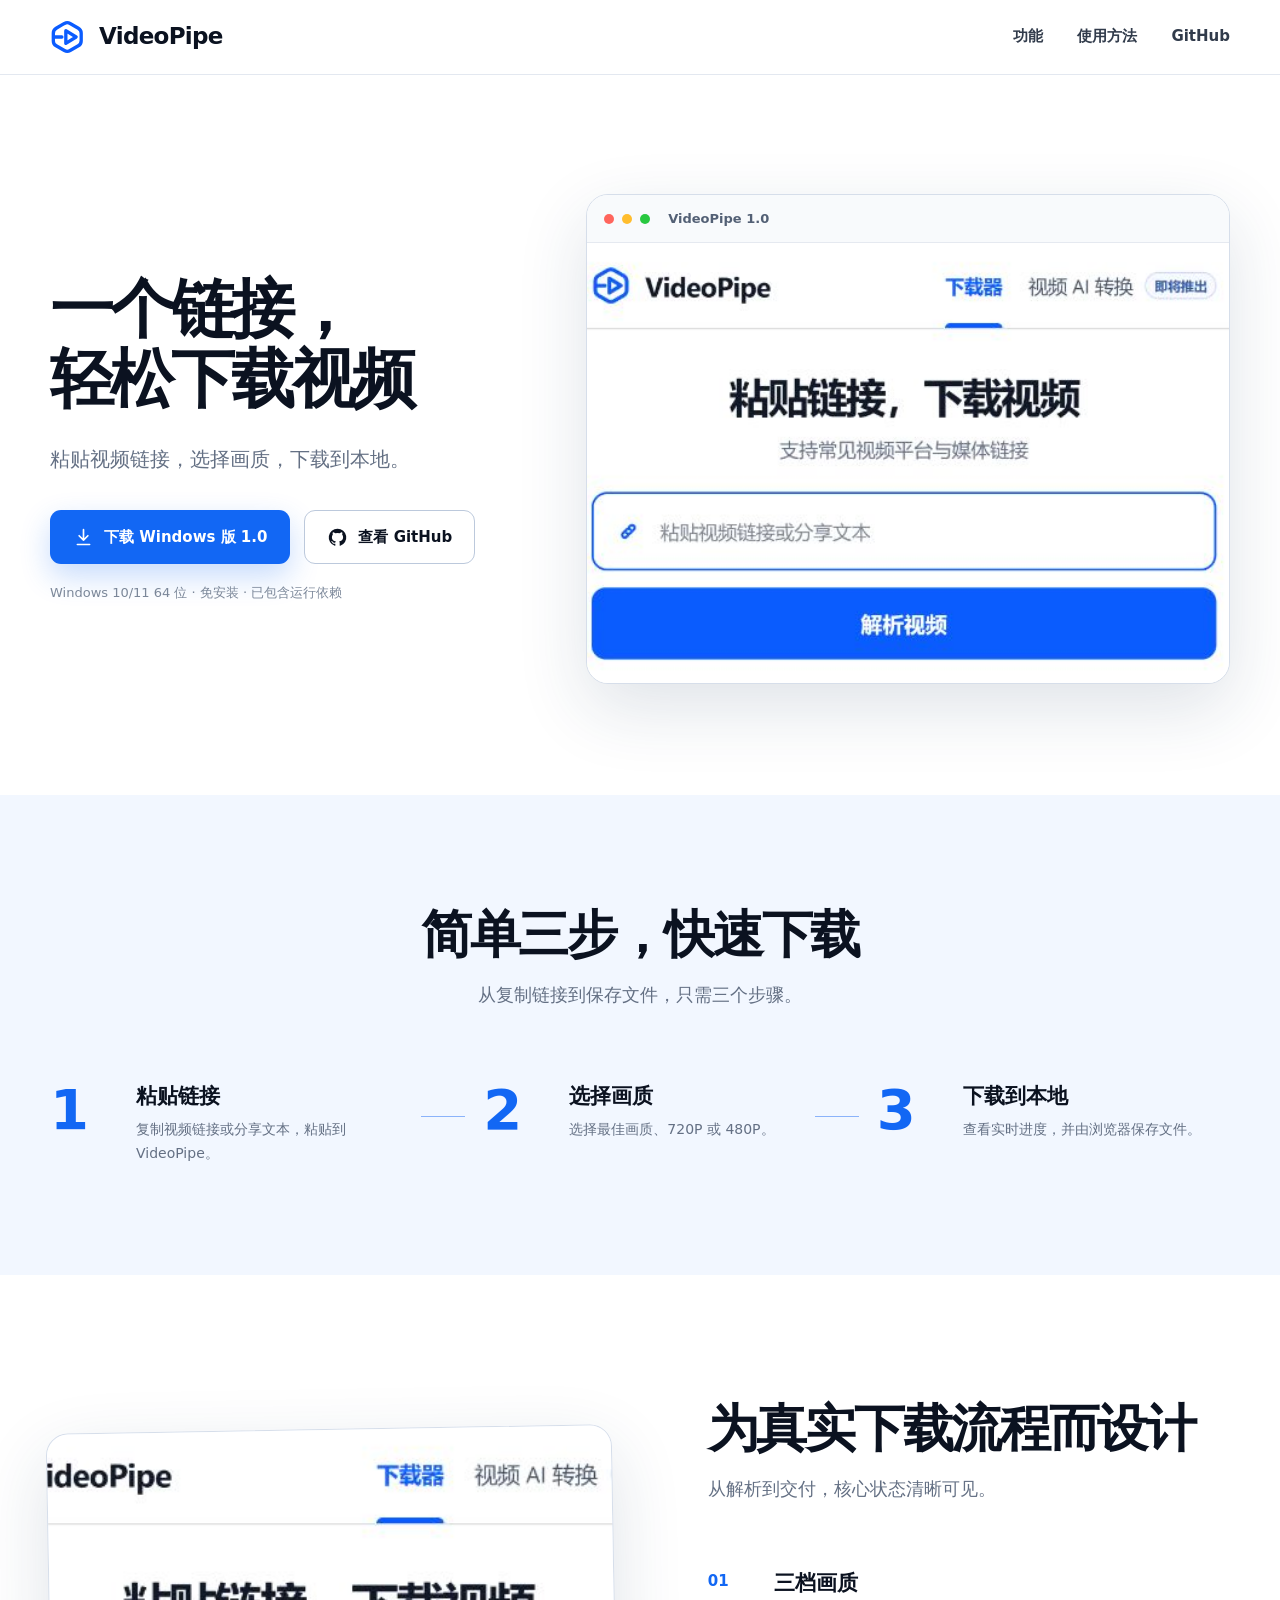
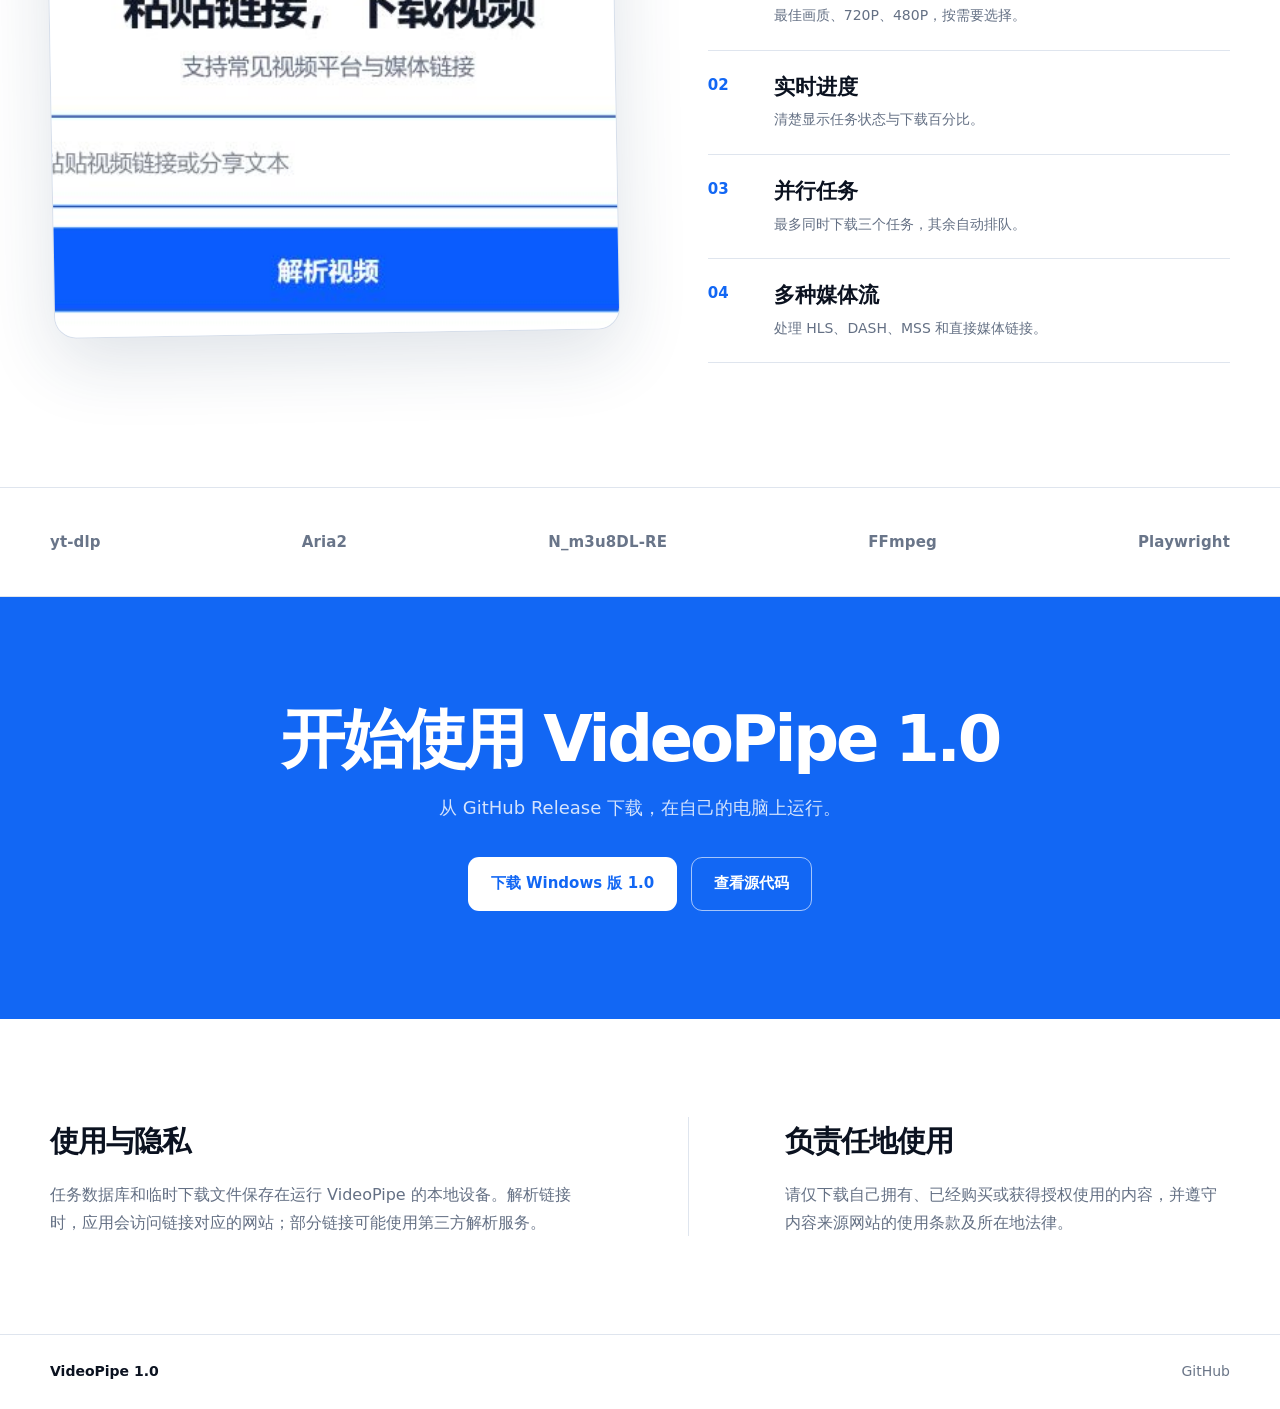
==== docs/index.html @ b7be4cd6 "Publish VideoPipe 1.0 website" ====
<!doctype html>
<html lang="zh-CN">
<head>
  <meta charset="utf-8">
  <meta name="viewport" content="width=device-width, initial-scale=1">
  <meta name="description" content="VideoPipe 1.0：粘贴视频链接，选择画质，下载到本地。">
  <meta name="theme-color" content="#ffffff">
  <meta property="og:title" content="VideoPipe 1.0">
  <meta property="og:description" content="一个链接，轻松下载视频。">
  <meta property="og:type" content="website">
  <meta property="og:url" content="https://alvin20062006-beep.github.io/videopipe/">
  <meta property="og:image" content="https://alvin20062006-beep.github.io/videopipe/assets/videopipe-app.png">
  <title>VideoPipe 1.0</title>
  <link rel="icon" href="./assets/videopipe-mark.svg" type="image/svg+xml">
  <link rel="stylesheet" href="./styles.css">
</head>
<body>
  <a class="skip-link" href="#main">跳到主要内容</a>

  <header class="site-header">
    <div class="shell header-inner">
      <a class="brand" href="#top" aria-label="VideoPipe 首页">
        <img src="./assets/videopipe-mark.svg" alt="" width="38" height="38">
        <span>VideoPipe</span>
      </a>
      <nav aria-label="主导航">
        <a href="#features">功能</a>
        <a href="#how">使用方法</a>
        <a href="https://github.com/alvin20062006-beep/videopipe">GitHub</a>
      </nav>
    </div>
  </header>

  <main id="main">
    <section class="hero shell" id="top">
      <div class="hero-copy">
        <h1>一个链接，<br>轻松下载视频</h1>
        <p>粘贴视频链接，选择画质，下载到本地。</p>
        <div class="actions">
            <a class="button button-primary" href="https://github.com/alvin20062006-beep/videopipe/releases/download/v1.0/VideoPipe-1.0-Windows-x64-portable.zip">
            <svg aria-hidden="true" viewBox="0 0 24 24"><path d="M12 3v12m0 0 5-5m-5 5-5-5M5 20h14"/></svg>
            下载 Windows 版 1.0
          </a>
          <a class="button button-secondary" href="https://github.com/alvin20062006-beep/videopipe">
            <svg aria-hidden="true" viewBox="0 0 24 24"><path d="M12 2a10 10 0 0 0-3.16 19.49c.5.09.68-.22.68-.48v-1.87c-2.78.6-3.37-1.18-3.37-1.18-.45-1.16-1.11-1.47-1.11-1.47-.91-.62.07-.61.07-.61 1 .07 1.53 1.03 1.53 1.03.89 1.53 2.34 1.09 2.91.83.09-.65.35-1.09.63-1.34-2.22-.25-4.56-1.11-4.56-4.94 0-1.09.39-1.98 1.03-2.68-.1-.25-.45-1.27.1-2.64 0 0 .84-.27 2.75 1.02A9.6 9.6 0 0 1 12 6.82a9.6 9.6 0 0 1 2.5.34c1.91-1.29 2.75-1.02 2.75-1.02.55 1.37.2 2.39.1 2.64.64.7 1.03 1.59 1.03 2.68 0 3.84-2.34 4.68-4.57 4.93.36.31.68.92.68 1.85v2.77c0 .27.18.58.69.48A10 10 0 0 0 12 2Z"/></svg>
            查看 GitHub
          </a>
        </div>
        <p class="hero-note">Windows 10/11 64 位 · 免安装 · 已包含运行依赖</p>
      </div>

      <figure class="product-frame">
        <div class="window-bar" aria-hidden="true"><i></i><i></i><i></i><span>VideoPipe 1.0</span></div>
        <img src="./assets/videopipe-app.png" alt="VideoPipe 视频链接输入和解析界面">
      </figure>
    </section>

    <section class="steps" id="how">
      <div class="shell">
        <div class="section-heading centered">
          <h2>简单三步，快速下载</h2>
          <p>从复制链接到保存文件，只需三个步骤。</p>
        </div>
        <ol class="step-list">
          <li><b>1</b><div><h3>粘贴链接</h3><p>复制视频链接或分享文本，粘贴到 VideoPipe。</p></div></li>
          <li><b>2</b><div><h3>选择画质</h3><p>选择最佳画质、720P 或 480P。</p></div></li>
          <li><b>3</b><div><h3>下载到本地</h3><p>查看实时进度，并由浏览器保存文件。</p></div></li>
        </ol>
      </div>
    </section>

    <section class="features" id="features">
      <div class="shell feature-layout">
        <div class="feature-visual" aria-hidden="true">
          <img src="./assets/videopipe-app.png" alt="">
        </div>
        <div class="feature-copy">
          <div class="section-heading">
            <h2>为真实下载流程而设计</h2>
            <p>从解析到交付，核心状态清晰可见。</p>
          </div>
          <ul class="feature-list">
            <li><span>01</span><div><h3>三档画质</h3><p>最佳画质、720P、480P，按需要选择。</p></div></li>
            <li><span>02</span><div><h3>实时进度</h3><p>清楚显示任务状态与下载百分比。</p></div></li>
            <li><span>03</span><div><h3>并行任务</h3><p>最多同时下载三个任务，其余自动排队。</p></div></li>
            <li><span>04</span><div><h3>多种媒体流</h3><p>处理 HLS、DASH、MSS 和直接媒体链接。</p></div></li>
          </ul>
        </div>
      </div>
    </section>

    <section class="engines" aria-label="下载引擎">
      <div class="shell engine-row">
        <span>yt-dlp</span><span>Aria2</span><span>N_m3u8DL-RE</span><span>FFmpeg</span><span>Playwright</span>
      </div>
    </section>

    <section class="download-section" id="download">
      <div class="shell download-inner">
        <h2>开始使用 VideoPipe 1.0</h2>
        <p>从 GitHub Release 下载，在自己的电脑上运行。</p>
        <div class="actions actions-center">
            <a class="button button-light" href="https://github.com/alvin20062006-beep/videopipe/releases/download/v1.0/VideoPipe-1.0-Windows-x64-portable.zip">下载 Windows 版 1.0</a>
          <a class="button button-outline-light" href="https://github.com/alvin20062006-beep/videopipe">查看源代码</a>
        </div>
      </div>
    </section>

    <section class="privacy">
      <div class="shell privacy-layout">
        <div>
          <h2>使用与隐私</h2>
          <p>任务数据库和临时下载文件保存在运行 VideoPipe 的本地设备。解析链接时，应用会访问链接对应的网站；部分链接可能使用第三方解析服务。</p>
        </div>
        <div>
          <h2>负责任地使用</h2>
          <p>请仅下载自己拥有、已经购买或获得授权使用的内容，并遵守内容来源网站的使用条款及所在地法律。</p>
        </div>
      </div>
    </section>
  </main>

  <footer>
    <div class="shell footer-inner">
      <span>VideoPipe 1.0</span>
      <a href="https://github.com/alvin20062006-beep/videopipe">GitHub</a>
    </div>
  </footer>
</body>
</html>
---- docs/styles.css ----
:root {
  color-scheme: light;
  --blue: #1267f4;
  --blue-dark: #0756dc;
  --ink: #0b1220;
  --muted: #647084;
  --line: #dfe5ee;
  --soft: #f2f7ff;
  --white: #fff;
  --shadow: 0 24px 70px rgba(26, 54, 93, .14);
  --radius: 22px;
  --shell: 1180px;
}
* { box-sizing: border-box; }

html { scroll-behavior: smooth; }

body {
  margin: 0;
  color: var(--ink);
  background: var(--white);
  font-family: Inter, "Segoe UI", "Microsoft YaHei", system-ui, -apple-system, sans-serif;
  font-size: 16px;
  line-height: 1.7;
  -webkit-font-smoothing: antialiased;
}

img { display: block; max-width: 100%; }
a { color: inherit; text-decoration: none; }

.shell { width: min(calc(100% - 48px), var(--shell)); margin-inline: auto; }

.skip-link {
  position: fixed;
  z-index: 100;
  left: 16px;
  top: 12px;
  padding: 10px 14px;
  color: var(--white);
  background: var(--ink);
  border-radius: 8px;
  transform: translateY(-160%);
}
.skip-link:focus { transform: translateY(0); }

.site-header {
  position: sticky;
  z-index: 20;
  top: 0;
  background: rgba(255, 255, 255, .94);
  border-bottom: 1px solid rgba(223, 229, 238, .86);
  backdrop-filter: blur(14px);
}

.header-inner,
.footer-inner {
  min-height: 74px;
  display: flex;
  align-items: center;
  justify-content: space-between;
  gap: 28px;
}

.brand {
  display: inline-flex;
  align-items: center;
  gap: 11px;
  font-size: 23px;
  font-weight: 800;
  letter-spacing: -.03em;
}

nav { display: flex; align-items: center; gap: 34px; }
nav a { color: #313b4b; font-size: 15px; font-weight: 650; }
nav a:hover { color: var(--blue); }

.hero {
  min-height: 720px;
  padding-block: 100px 92px;
  display: grid;
  grid-template-columns: .84fr 1.16fr;
  align-items: center;
  gap: 70px;
}

.hero h1 {
  margin: 0;
  max-width: 580px;
  font-size: clamp(52px, 5vw, 78px);
  line-height: 1.1;
  letter-spacing: -.055em;
}

.hero-copy > p:not(.hero-note) {
  margin: 28px 0 34px;
  color: var(--muted);
  font-size: 20px;
}

.actions { display: flex; align-items: center; flex-wrap: wrap; gap: 14px; }

.button {
  min-height: 54px;
  padding: 0 22px;
  display: inline-flex;
  align-items: center;
  justify-content: center;
  gap: 10px;
  border: 1px solid transparent;
  border-radius: 11px;
  font-size: 15px;
  font-weight: 750;
  transition: transform .18s ease, background .18s ease, border-color .18s ease;
}
.button:hover { transform: translateY(-2px); }
.button:focus-visible, nav a:focus-visible, .brand:focus-visible, footer a:focus-visible {
  outline: 3px solid rgba(18, 103, 244, .28);
  outline-offset: 3px;
}
.button svg { width: 21px; height: 21px; fill: none; stroke: currentColor; stroke-width: 1.9; stroke-linecap: round; stroke-linejoin: round; }
.button-secondary svg { fill: currentColor; stroke: none; }
.button-primary { color: var(--white); background: var(--blue); box-shadow: 0 12px 30px rgba(18, 103, 244, .24); }
.button-primary:hover { background: var(--blue-dark); }
.button-secondary { color: var(--ink); border-color: #bcc9dc; background: var(--white); }
.button-secondary:hover { border-color: var(--blue); color: var(--blue); }

.hero-note { margin: 18px 0 0; color: #7b8799; font-size: 13px; }

.product-frame,
.feature-visual {
  overflow: hidden;
  margin: 0;
  background: var(--white);
  border: 1px solid #d6deea;
  border-radius: var(--radius);
  box-shadow: var(--shadow);
}

.window-bar {
  height: 48px;
  padding: 0 17px;
  display: flex;
  align-items: center;
  gap: 8px;
  color: #536075;
  background: #f8fafc;
  border-bottom: 1px solid #e5e9f0;
  font-size: 13px;
  font-weight: 650;
}
.window-bar i { width: 10px; height: 10px; border-radius: 50%; background: #d8dee8; }
.window-bar i:first-child { background: #ff655d; }
.window-bar i:nth-child(2) { background: #ffbd2e; }
.window-bar i:nth-child(3) { margin-right: 10px; background: #28c840; }
.product-frame > img { width: 100%; aspect-ratio: 1.46 / 1; object-fit: cover; object-position: top; }

.steps { padding: 110px 0; background: var(--soft); }
.section-heading h2 { margin: 0; font-size: clamp(36px, 4vw, 54px); line-height: 1.15; letter-spacing: -.045em; }
.section-heading p { margin: 16px 0 0; color: var(--muted); font-size: 18px; }
.centered { text-align: center; }

.step-list {
  margin: 72px 0 0;
  padding: 0;
  display: grid;
  grid-template-columns: repeat(3, 1fr);
  list-style: none;
}
.step-list li { position: relative; display: grid; grid-template-columns: 68px 1fr; gap: 18px; padding: 0 40px; }
.step-list li:first-child { padding-left: 0; }
.step-list li:last-child { padding-right: 0; }
.step-list li:not(:last-child)::after { content: ""; position: absolute; width: 44px; height: 1px; right: -22px; top: 34px; background: #8bb3fa; }
.step-list b { color: var(--blue); font-size: 56px; line-height: 1; letter-spacing: -.05em; }
.step-list h3, .feature-list h3 { margin: 0; font-size: 21px; line-height: 1.35; }
.step-list p, .feature-list p { margin: 7px 0 0; color: var(--muted); font-size: 14px; }

.features { padding: 124px 0; }
.feature-layout { display: grid; grid-template-columns: 1.04fr .96fr; align-items: center; gap: 92px; }
.feature-visual { background: #edf4ff; transform: rotate(-1deg); }
.feature-visual img { width: 100%; aspect-ratio: 1.12 / 1; object-fit: cover; object-position: top; transform: rotate(1deg) scale(1.025); }
.feature-list { margin: 42px 0 0; padding: 0; list-style: none; }
.feature-list li { padding: 22px 0; display: grid; grid-template-columns: 48px 1fr; gap: 18px; border-bottom: 1px solid var(--line); }
.feature-list span { color: var(--blue); font-size: 15px; font-weight: 800; }

.engines { border-block: 1px solid var(--line); }
.engine-row { min-height: 108px; display: flex; align-items: center; justify-content: space-between; gap: 26px; color: #697589; font-size: 15px; font-weight: 750; letter-spacing: .01em; }

.download-section { padding: 108px 0; color: var(--white); background: var(--blue); }
.download-inner { text-align: center; }
.download-inner h2 { margin: 0; font-size: clamp(42px, 5vw, 66px); line-height: 1.08; letter-spacing: -.05em; }
.download-inner p { margin: 18px 0 34px; color: rgba(255,255,255,.82); font-size: 18px; }
.actions-center { justify-content: center; }
.button-light { color: var(--blue); background: var(--white); }
.button-outline-light { color: var(--white); border-color: rgba(255,255,255,.62); }
.button-outline-light:hover { background: rgba(255,255,255,.1); }

.privacy { padding: 98px 0; }
.privacy-layout { display: grid; grid-template-columns: repeat(2, 1fr); gap: 96px; }
.privacy-layout > div + div { padding-left: 96px; border-left: 1px solid var(--line); }
.privacy h2 { margin: 0; font-size: 29px; letter-spacing: -.035em; }
.privacy p { margin: 15px 0 0; color: var(--muted); }

footer { border-top: 1px solid var(--line); }
.footer-inner { color: #6b7688; font-size: 14px; }
.footer-inner span { color: var(--ink); font-weight: 750; }
.footer-inner a:hover { color: var(--blue); }

@media (max-width: 920px) {
  .hero { min-height: auto; padding-block: 76px; grid-template-columns: 1fr; gap: 52px; }
  .hero h1 { max-width: 700px; }
  .feature-layout { grid-template-columns: 1fr; gap: 62px; }
  .feature-visual { max-width: 720px; }
  .step-list li { grid-template-columns: 52px 1fr; padding-inline: 20px; }
  .step-list b { font-size: 44px; }
  .privacy-layout { gap: 50px; }
  .privacy-layout > div + div { padding-left: 50px; }
}

@media (max-width: 680px) {
  .shell { width: min(calc(100% - 32px), var(--shell)); }
  .header-inner { min-height: 66px; }
  .brand { font-size: 20px; }
  .brand img { width: 32px; height: 32px; }
  nav { gap: 17px; }
  nav a { font-size: 13px; }
  nav a:first-child { display: none; }
  .hero { padding-block: 60px 70px; }
  .hero h1 { font-size: clamp(43px, 13vw, 60px); }
  .hero-copy > p:not(.hero-note) { font-size: 17px; }
  .actions { align-items: stretch; flex-direction: column; }
  .button { width: 100%; }
  .steps, .features, .privacy { padding-block: 78px; }
  .step-list { margin-top: 50px; grid-template-columns: 1fr; gap: 36px; }
  .step-list li { padding: 0; grid-template-columns: 54px 1fr; }
  .step-list li::after { display: none; }
  .feature-layout { gap: 46px; }
  .feature-list { margin-top: 28px; }
  .engine-row { min-height: 0; padding-block: 36px; flex-wrap: wrap; justify-content: center; }
  .download-section { padding-block: 82px; }
  .privacy-layout { grid-template-columns: 1fr; gap: 42px; }
  .privacy-layout > div + div { padding: 42px 0 0; border-left: 0; border-top: 1px solid var(--line); }
  .footer-inner { min-height: 70px; }
}

@media (prefers-reduced-motion: reduce) {
  html { scroll-behavior: auto; }
  *, *::before, *::after { transition-duration: .01ms !important; }
}
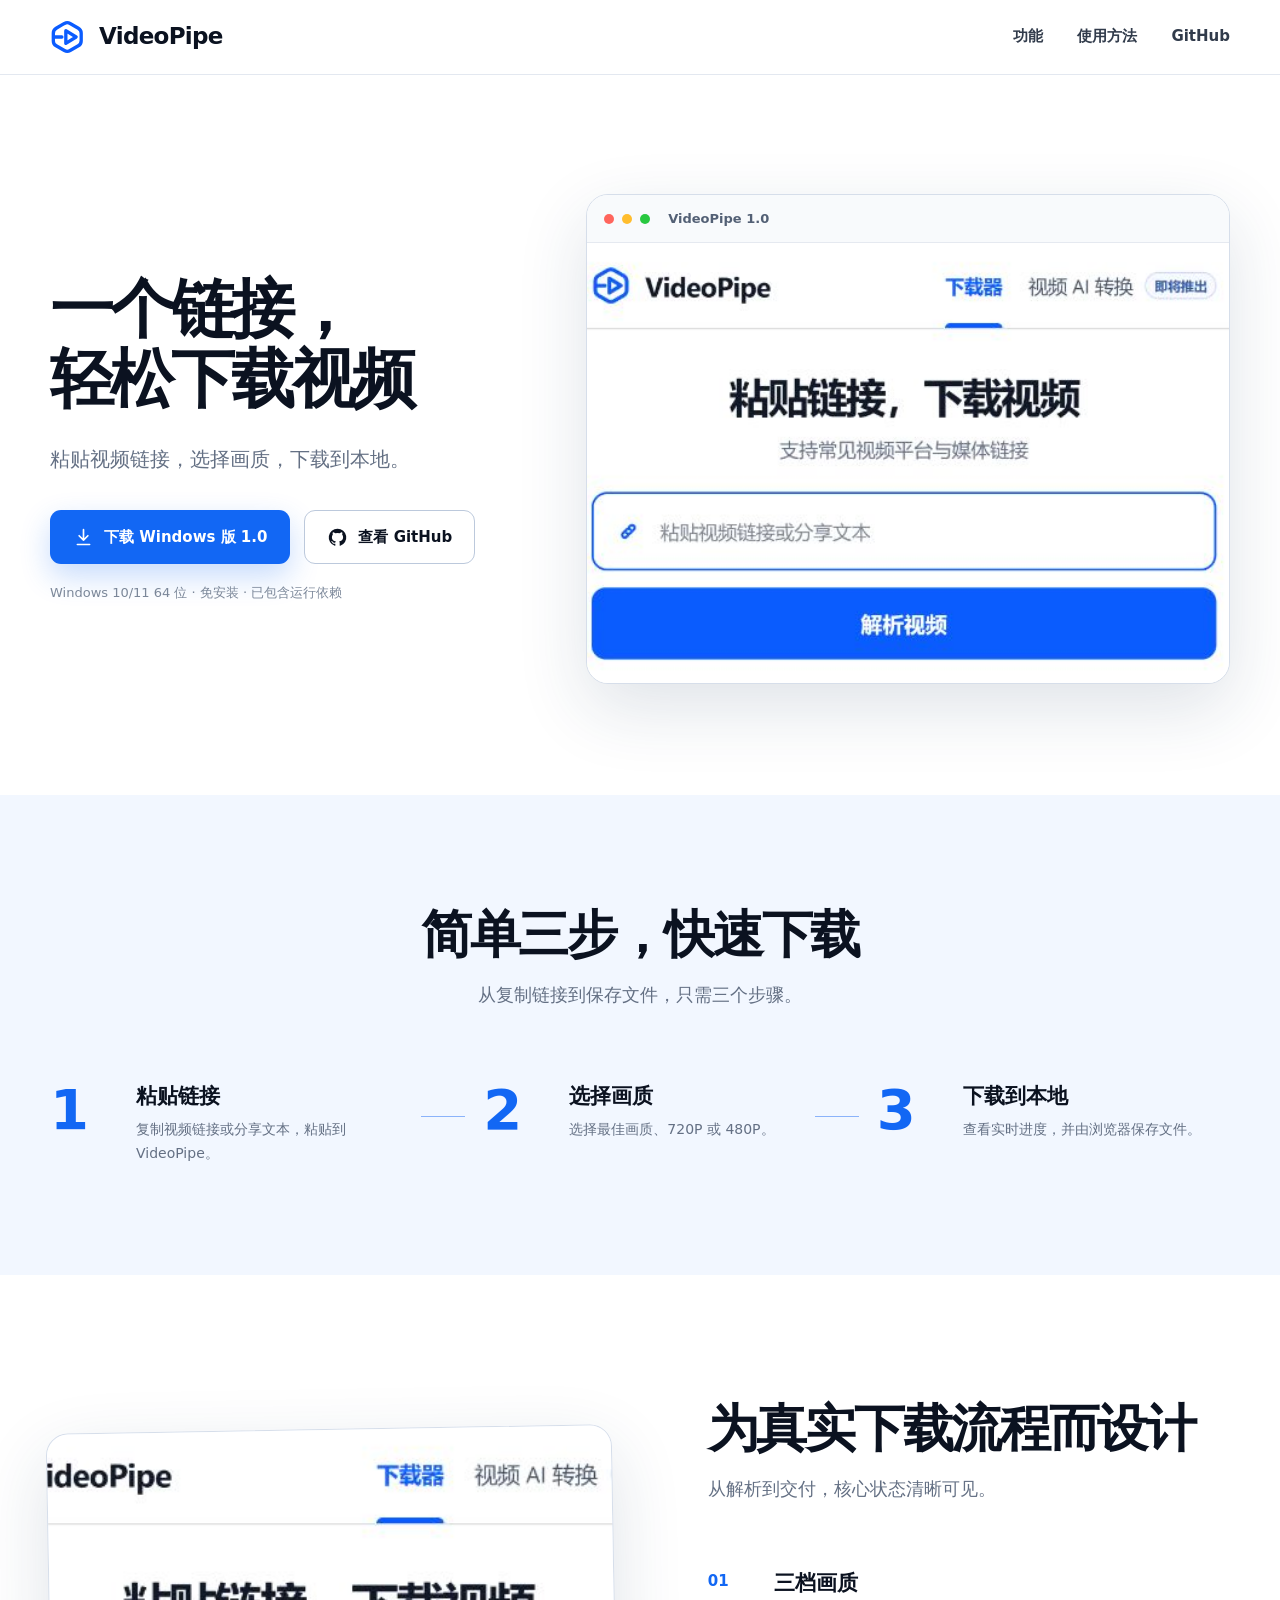
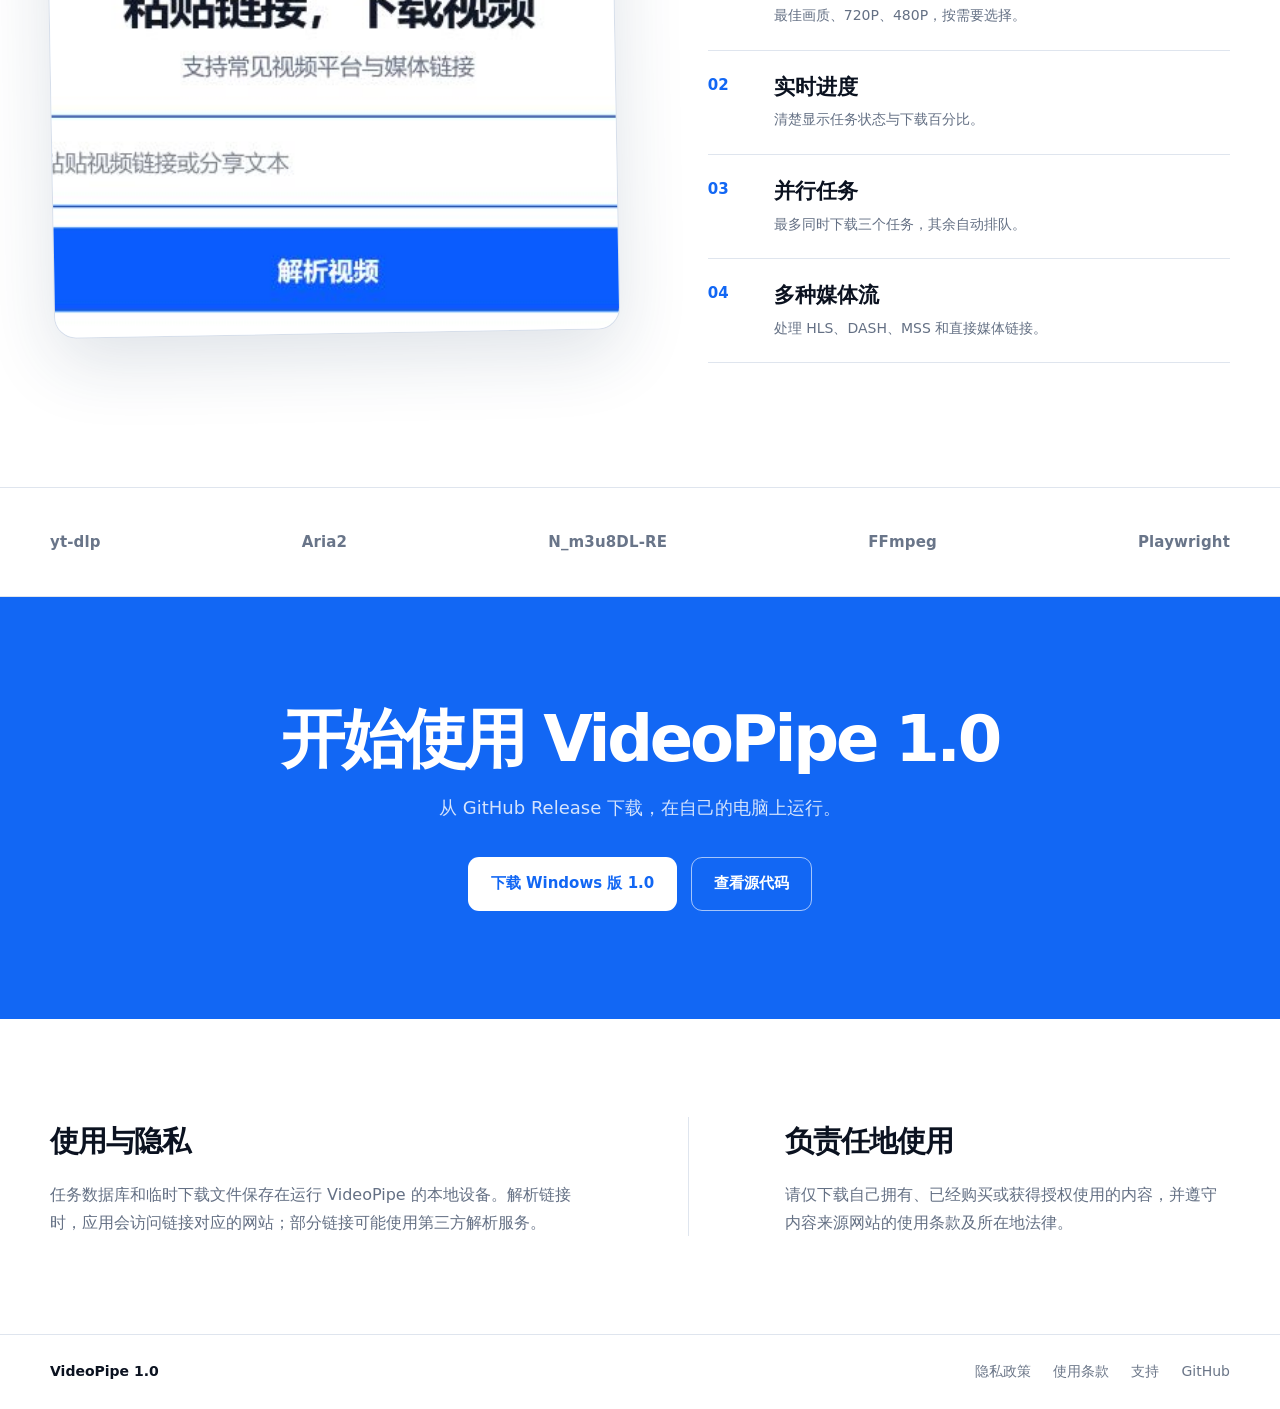
==== commit 215e0a68: "Add VideoPipe plugin marketplace package" ====
--- a/docs/index.html
+++ b/docs/index.html
@@ -123,7 +123,12 @@
   <footer>
     <div class="shell footer-inner">
       <span>VideoPipe 1.0</span>
-      <a href="https://github.com/alvin20062006-beep/videopipe">GitHub</a>
+      <div class="footer-links">
+        <a href="./privacy.html">隐私政策</a>
+        <a href="./terms.html">使用条款</a>
+        <a href="https://github.com/alvin20062006-beep/videopipe/issues">支持</a>
+        <a href="https://github.com/alvin20062006-beep/videopipe">GitHub</a>
+      </div>
     </div>
   </footer>
 </body>
--- a/docs/styles.css
+++ b/docs/styles.css
@@ -204,6 +204,16 @@
 .footer-inner { color: #6b7688; font-size: 14px; }
 .footer-inner span { color: var(--ink); font-weight: 750; }
 .footer-inner a:hover { color: var(--blue); }
+.footer-links { display: flex; align-items: center; flex-wrap: wrap; gap: 22px; }
+
+.legal-main { padding: 72px 0 104px; }
+.legal-card { max-width: 820px; }
+.legal-card h1 { margin: 0 0 14px; font-size: clamp(42px, 7vw, 70px); letter-spacing: -.055em; }
+.legal-card .updated { margin: 0 0 42px; color: var(--muted); }
+.legal-card h2 { margin: 38px 0 12px; font-size: 24px; letter-spacing: -.025em; }
+.legal-card p, .legal-card li { color: var(--muted); }
+.legal-card ul { padding-left: 22px; }
+.legal-card a { color: var(--blue); text-decoration: underline; text-underline-offset: 3px; }
 
 @media (max-width: 920px) {
   .hero { min-height: auto; padding-block: 76px; grid-template-columns: 1fr; gap: 52px; }
@@ -239,7 +249,8 @@
   .download-section { padding-block: 82px; }
   .privacy-layout { grid-template-columns: 1fr; gap: 42px; }
   .privacy-layout > div + div { padding: 42px 0 0; border-left: 0; border-top: 1px solid var(--line); }
-  .footer-inner { min-height: 70px; }
+  .footer-inner { min-height: 70px; align-items: flex-start; flex-direction: column; justify-content: center; gap: 12px; padding-block: 18px; }
+  .footer-links { gap: 12px 18px; }
 }
 
 @media (prefers-reduced-motion: reduce) {
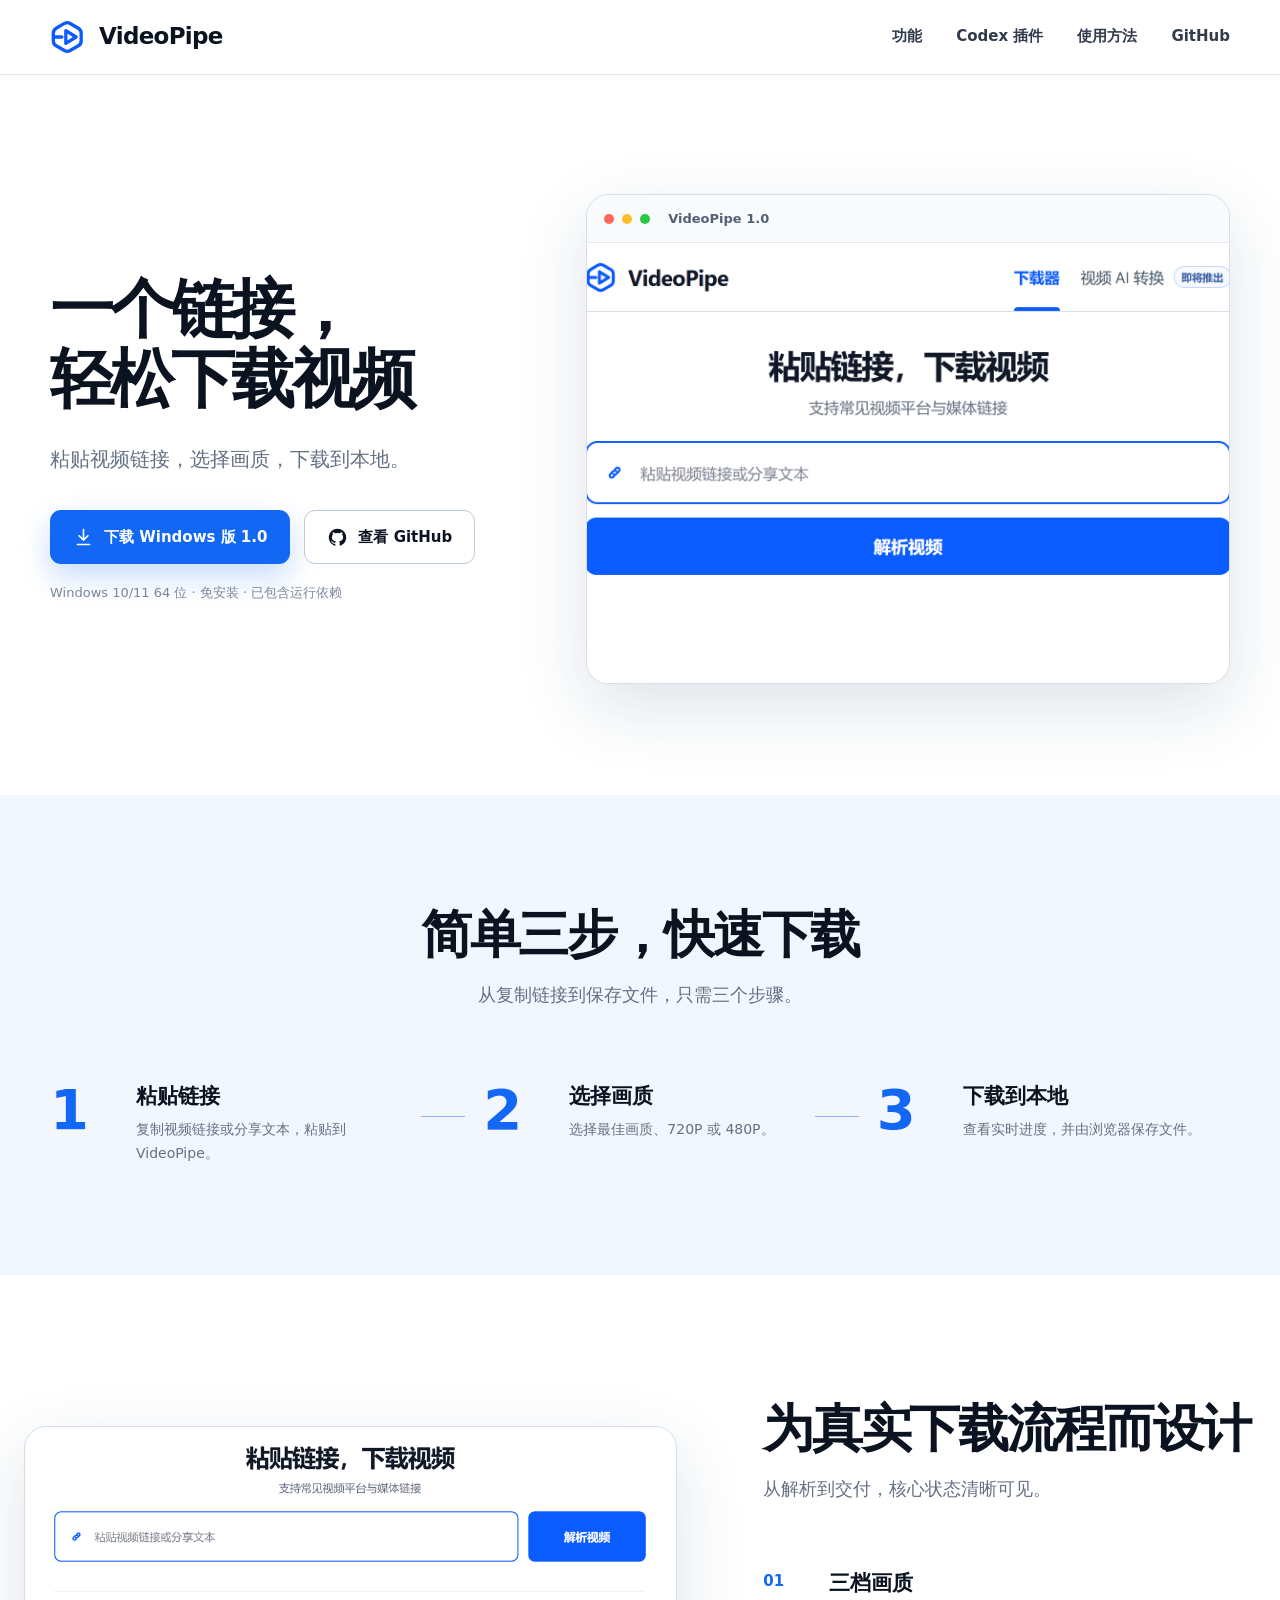
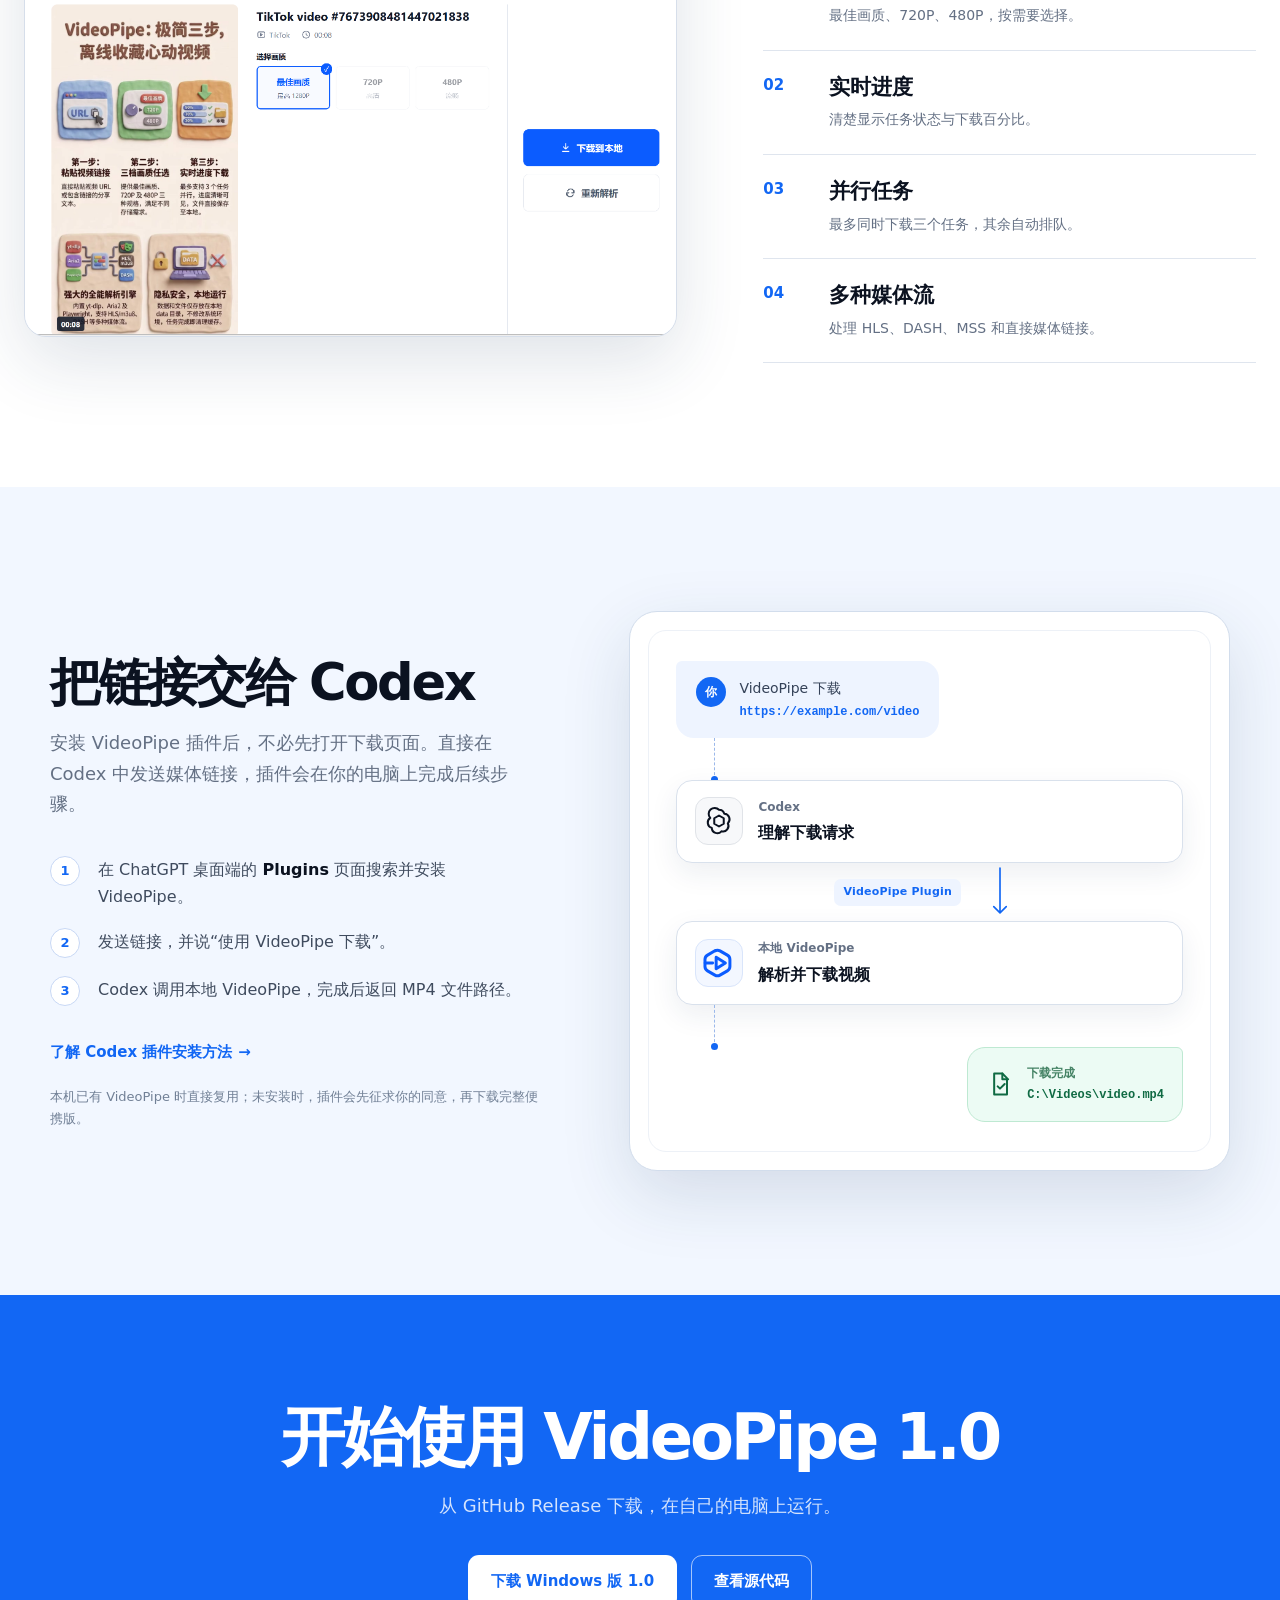
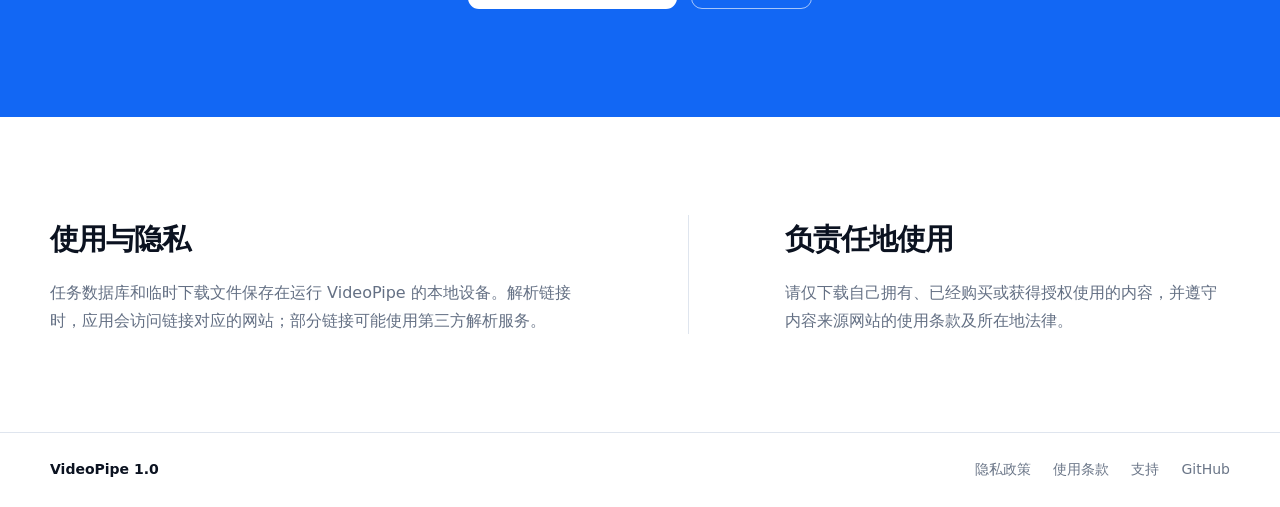
==== commit 530b2f03: "Update VideoPipe product page" ====
--- a/docs/index.html
+++ b/docs/index.html
@@ -3,16 +3,43 @@
 <head>
   <meta charset="utf-8">
   <meta name="viewport" content="width=device-width, initial-scale=1">
-  <meta name="description" content="VideoPipe 1.0：粘贴视频链接，选择画质，下载到本地。">
+  <meta name="description" content="VideoPipe.tech 是面向 Windows 的本地视频链接下载工具。支持多档画质、实时进度与 Codex 插件，可直接在 Codex 中发送链接并获得本地 MP4 路径。">
+  <meta name="robots" content="index, follow, max-image-preview:large">
+  <meta name="author" content="VideoPipe.tech">
   <meta name="theme-color" content="#ffffff">
-  <meta property="og:title" content="VideoPipe 1.0">
-  <meta property="og:description" content="一个链接，轻松下载视频。">
+  <meta property="og:site_name" content="VideoPipe.tech">
+  <meta property="og:title" content="VideoPipe.tech｜Windows 视频下载器与 Codex 插件">
+  <meta property="og:description" content="粘贴视频链接，选择画质，下载到本地；也可以安装 VideoPipe 插件，直接让 Codex 完成下载。">
   <meta property="og:type" content="website">
-  <meta property="og:url" content="https://alvin20062006-beep.github.io/videopipe/">
-  <meta property="og:image" content="https://alvin20062006-beep.github.io/videopipe/assets/videopipe-app.png">
-  <title>VideoPipe 1.0</title>
+  <meta property="og:locale" content="zh_CN">
+  <meta property="og:url" content="https://videopipe.tech/">
+  <meta property="og:image" content="https://videopipe.tech/assets/videopipe-app.png">
+  <meta property="og:image:alt" content="VideoPipe 视频链接下载界面">
+  <meta name="twitter:card" content="summary_large_image">
+  <meta name="twitter:title" content="VideoPipe.tech｜Windows 视频下载器与 Codex 插件">
+  <meta name="twitter:description" content="在 Windows 本地解析和下载视频，也可以安装插件后直接把链接交给 Codex。">
+  <meta name="twitter:image" content="https://videopipe.tech/assets/videopipe-app.png">
+  <link rel="canonical" href="https://videopipe.tech/">
+  <title>VideoPipe.tech｜Windows 视频下载器与 Codex 插件</title>
   <link rel="icon" href="./assets/videopipe-mark.svg" type="image/svg+xml">
   <link rel="stylesheet" href="./styles.css">
+  <script type="application/ld+json">
+  {
+    "@context": "https://schema.org",
+    "@type": "SoftwareApplication",
+    "name": "VideoPipe",
+    "alternateName": "VideoPipe.tech",
+    "url": "https://videopipe.tech/",
+    "image": "https://videopipe.tech/assets/videopipe-app.png",
+    "description": "面向 Windows 的本地视频链接下载工具，支持多档画质、实时进度和 Codex 插件。",
+    "applicationCategory": "MultimediaApplication",
+    "operatingSystem": "Windows 10, Windows 11",
+    "softwareVersion": "1.0",
+    "downloadUrl": "https://github.com/alvin20062006-beep/videopipe/releases/download/v1.0/VideoPipe-1.0-Windows-x64-portable.zip",
+    "isAccessibleForFree": true,
+    "codeRepository": "https://github.com/alvin20062006-beep/videopipe"
+  }
+  </script>
 </head>
 <body>
   <a class="skip-link" href="#main">跳到主要内容</a>
@@ -25,6 +52,7 @@
       </a>
       <nav aria-label="主导航">
         <a href="#features">功能</a>
+        <a href="#plugin">Codex 插件</a>
         <a href="#how">使用方法</a>
         <a href="https://github.com/alvin20062006-beep/videopipe">GitHub</a>
       </nav>
@@ -72,7 +100,7 @@
     <section class="features" id="features">
       <div class="shell feature-layout">
         <div class="feature-visual" aria-hidden="true">
-          <img src="./assets/videopipe-app.png" alt="">
+          <img src="./assets/videopipe-combined.png" alt="">
         </div>
         <div class="feature-copy">
           <div class="section-heading">
@@ -89,9 +117,45 @@
       </div>
     </section>
 
-    <section class="engines" aria-label="下载引擎">
-      <div class="shell engine-row">
-        <span>yt-dlp</span><span>Aria2</span><span>N_m3u8DL-RE</span><span>FFmpeg</span><span>Playwright</span>
+    <section class="plugin-section" id="plugin">
+      <div class="shell plugin-layout">
+        <div class="plugin-copy">
+          <div class="section-heading">
+            <h2>把链接交给 Codex</h2>
+            <p>安装 VideoPipe 插件后，不必先打开下载页面。直接在 Codex 中发送媒体链接，插件会在你的电脑上完成后续步骤。</p>
+          </div>
+          <ol class="plugin-setup">
+            <li><b>1</b><span>在 ChatGPT 桌面端的 <strong>Plugins</strong> 页面搜索并安装 VideoPipe。</span></li>
+            <li><b>2</b><span>发送链接，并说“使用 VideoPipe 下载”。</span></li>
+            <li><b>3</b><span>Codex 调用本地 VideoPipe，完成后返回 MP4 文件路径。</span></li>
+          </ol>
+          <a class="text-link" href="https://learn.chatgpt.com/docs/plugins">了解 Codex 插件安装方法 <span aria-hidden="true">→</span></a>
+          <p class="plugin-note">本机已有 VideoPipe 时直接复用；未安装时，插件会先征求你的同意，再下载完整便携版。</p>
+        </div>
+
+        <div class="plugin-flow" aria-label="Codex 使用 VideoPipe 插件的工作流程">
+          <div class="plugin-prompt">
+            <span>你</span>
+            <p>VideoPipe 下载<br><strong>https://example.com/video</strong></p>
+          </div>
+          <div class="flow-line" aria-hidden="true"><span></span></div>
+          <div class="flow-stage flow-codex">
+            <div class="stage-icon codex-mark" aria-hidden="true">
+              <svg viewBox="0 0 24 24"><path d="M12 3a4.4 4.4 0 0 1 4.25 3.27 4.4 4.4 0 0 1 2.77 7.62 4.4 4.4 0 0 1-5.08 6.37 4.4 4.4 0 0 1-7.72-2.75 4.4 4.4 0 0 1-1.17-7.95A4.4 4.4 0 0 1 12 3Z"/><path d="m8.2 9.8 3.8-2.2 3.8 2.2v4.4L12 16.4l-3.8-2.2V9.8Z"/></svg>
+            </div>
+            <div><small>Codex</small><strong>理解下载请求</strong></div>
+          </div>
+          <div class="flow-arrow" aria-hidden="true"><span>VideoPipe Plugin</span><svg viewBox="0 0 48 16"><path d="M1 8h43m-6-6 6 6-6 6"/></svg></div>
+          <div class="flow-stage flow-videopipe">
+            <div class="stage-icon"><img src="./assets/videopipe-mark.svg" alt=""></div>
+            <div><small>本地 VideoPipe</small><strong>解析并下载视频</strong></div>
+          </div>
+          <div class="flow-line" aria-hidden="true"><span></span></div>
+          <div class="plugin-result">
+            <svg aria-hidden="true" viewBox="0 0 24 24"><path d="M7 3h7l4 4v14H7z"/><path d="M14 3v5h5M10 14l2 2 4-4"/></svg>
+            <div><small>下载完成</small><strong>C:\Videos\video.mp4</strong></div>
+          </div>
+        </div>
       </div>
     </section>
 
--- a/docs/styles.css
+++ b/docs/styles.css
@@ -175,15 +175,66 @@
 .step-list p, .feature-list p { margin: 7px 0 0; color: var(--muted); font-size: 14px; }
 
 .features { padding: 124px 0; }
-.feature-layout { display: grid; grid-template-columns: 1.04fr .96fr; align-items: center; gap: 92px; }
-.feature-visual { background: #edf4ff; transform: rotate(-1deg); }
-.feature-visual img { width: 100%; aspect-ratio: 1.12 / 1; object-fit: cover; object-position: top; transform: rotate(1deg) scale(1.025); }
+.feature-layout { width: min(calc(100% - 48px), 1360px); display: grid; grid-template-columns: 1.14fr .86fr; align-items: center; gap: 86px; }
+.feature-visual { background: #edf4ff; }
+.feature-visual img { display: block; width: 100%; height: auto; object-fit: contain; object-position: center; }
 .feature-list { margin: 42px 0 0; padding: 0; list-style: none; }
 .feature-list li { padding: 22px 0; display: grid; grid-template-columns: 48px 1fr; gap: 18px; border-bottom: 1px solid var(--line); }
 .feature-list span { color: var(--blue); font-size: 15px; font-weight: 800; }
 
-.engines { border-block: 1px solid var(--line); }
-.engine-row { min-height: 108px; display: flex; align-items: center; justify-content: space-between; gap: 26px; color: #697589; font-size: 15px; font-weight: 750; letter-spacing: .01em; }
+.plugin-section { padding: 124px 0; background: var(--soft); }
+.plugin-layout { display: grid; grid-template-columns: .9fr 1.1fr; align-items: center; gap: 88px; }
+.plugin-copy .section-heading p { max-width: 560px; }
+.plugin-setup { margin: 36px 0 32px; padding: 0; display: grid; gap: 18px; list-style: none; }
+.plugin-setup li { display: grid; grid-template-columns: 34px 1fr; align-items: start; gap: 14px; color: #3f4b5e; }
+.plugin-setup b { width: 30px; height: 30px; display: grid; place-items: center; color: var(--blue); background: var(--white); border: 1px solid #c8d8f5; border-radius: 50%; font-size: 13px; }
+.plugin-setup strong { color: var(--ink); }
+.text-link { display: inline-flex; align-items: center; gap: 6px; color: var(--blue); font-size: 15px; font-weight: 750; }
+.text-link:hover { color: var(--blue-dark); }
+.plugin-note { margin: 20px 0 0; max-width: 570px; color: #718096; font-size: 13px; }
+
+.plugin-flow {
+  position: relative;
+  min-height: 560px;
+  padding: 46px;
+  display: flex;
+  flex-direction: column;
+  justify-content: center;
+  color: var(--ink);
+  background: var(--white);
+  border: 1px solid #d2ddec;
+  border-radius: 28px;
+  box-shadow: var(--shadow);
+}
+.plugin-flow::before {
+  content: "";
+  position: absolute;
+  inset: 18px;
+  pointer-events: none;
+  border: 1px solid #edf1f7;
+  border-radius: 18px;
+}
+.plugin-prompt, .plugin-result, .flow-stage { position: relative; z-index: 1; }
+.plugin-prompt { align-self: flex-start; max-width: 390px; padding: 16px 20px; display: flex; align-items: flex-start; gap: 13px; background: #eef4ff; border-radius: 6px 18px 18px 18px; }
+.plugin-prompt > span { width: 30px; height: 30px; flex: 0 0 auto; display: grid; place-items: center; color: var(--white); background: var(--blue); border-radius: 50%; font-size: 12px; font-weight: 800; }
+.plugin-prompt p { margin: 1px 0 0; color: #354258; font-size: 14px; line-height: 1.55; }
+.plugin-prompt strong { color: var(--blue); font-family: ui-monospace, "Cascadia Code", monospace; font-size: 12px; }
+.flow-line { position: relative; z-index: 1; height: 42px; margin-left: 38px; border-left: 1px dashed #9bb8ea; }
+.flow-line span { position: absolute; bottom: -3px; left: -4px; width: 7px; height: 7px; background: var(--blue); border-radius: 50%; }
+.flow-stage { min-height: 82px; padding: 16px 18px; display: flex; align-items: center; gap: 15px; background: var(--white); border: 1px solid #d9e1ec; border-radius: 16px; box-shadow: 0 10px 28px rgba(26, 54, 93, .08); }
+.stage-icon { width: 48px; height: 48px; flex: 0 0 auto; display: grid; place-items: center; background: #f3f7ff; border: 1px solid #d9e5fb; border-radius: 13px; }
+.stage-icon img { width: 34px; height: 34px; }
+.codex-mark { color: var(--ink); background: #f7f8fa; border-color: #e0e3e8; }
+.codex-mark svg { width: 30px; height: 30px; fill: none; stroke: currentColor; stroke-width: 1.6; stroke-linecap: round; stroke-linejoin: round; }
+.flow-stage small, .plugin-result small { display: block; color: var(--muted); font-size: 12px; font-weight: 650; }
+.flow-stage strong, .plugin-result strong { display: block; margin-top: 2px; font-size: 16px; }
+.flow-arrow { position: relative; z-index: 1; height: 58px; display: flex; align-items: center; justify-content: center; gap: 14px; color: var(--blue); }
+.flow-arrow span { padding: 4px 9px; background: #eef4ff; border-radius: 7px; font-size: 11px; font-weight: 800; letter-spacing: .02em; }
+.flow-arrow svg { width: 50px; height: 18px; fill: none; stroke: currentColor; stroke-width: 1.6; stroke-linecap: round; stroke-linejoin: round; transform: rotate(90deg); }
+.plugin-result { align-self: flex-end; max-width: 390px; padding: 15px 18px; display: flex; align-items: center; gap: 13px; color: #0f6a43; background: #ecfbf4; border: 1px solid #bee9d2; border-radius: 18px 6px 18px 18px; }
+.plugin-result > svg { width: 28px; height: 28px; flex: 0 0 auto; fill: none; stroke: currentColor; stroke-width: 1.7; stroke-linecap: round; stroke-linejoin: round; }
+.plugin-result small { color: #458365; }
+.plugin-result strong { overflow-wrap: anywhere; font-family: ui-monospace, "Cascadia Code", monospace; font-size: 12px; }
 
 .download-section { padding: 108px 0; color: var(--white); background: var(--blue); }
 .download-inner { text-align: center; }
@@ -220,6 +271,8 @@
   .hero h1 { max-width: 700px; }
   .feature-layout { grid-template-columns: 1fr; gap: 62px; }
   .feature-visual { max-width: 720px; }
+  .plugin-layout { grid-template-columns: 1fr; gap: 58px; }
+  .plugin-flow { min-height: 520px; }
   .step-list li { grid-template-columns: 52px 1fr; padding-inline: 20px; }
   .step-list b { font-size: 44px; }
   .privacy-layout { gap: 50px; }
@@ -233,19 +286,21 @@
   .brand img { width: 32px; height: 32px; }
   nav { gap: 17px; }
   nav a { font-size: 13px; }
-  nav a:first-child { display: none; }
+  nav a[href="#features"], nav a[href="#how"] { display: none; }
   .hero { padding-block: 60px 70px; }
   .hero h1 { font-size: clamp(43px, 13vw, 60px); }
   .hero-copy > p:not(.hero-note) { font-size: 17px; }
   .actions { align-items: stretch; flex-direction: column; }
   .button { width: 100%; }
-  .steps, .features, .privacy { padding-block: 78px; }
+  .steps, .features, .plugin-section, .privacy { padding-block: 78px; }
   .step-list { margin-top: 50px; grid-template-columns: 1fr; gap: 36px; }
   .step-list li { padding: 0; grid-template-columns: 54px 1fr; }
   .step-list li::after { display: none; }
   .feature-layout { gap: 46px; }
   .feature-list { margin-top: 28px; }
-  .engine-row { min-height: 0; padding-block: 36px; flex-wrap: wrap; justify-content: center; }
+  .plugin-flow { min-height: 500px; padding: 34px 28px; border-radius: 22px; }
+  .plugin-prompt, .plugin-result { max-width: calc(100% - 22px); }
+  .flow-stage { min-height: 76px; }
   .download-section { padding-block: 82px; }
   .privacy-layout { grid-template-columns: 1fr; gap: 42px; }
   .privacy-layout > div + div { padding: 42px 0 0; border-left: 0; border-top: 1px solid var(--line); }
